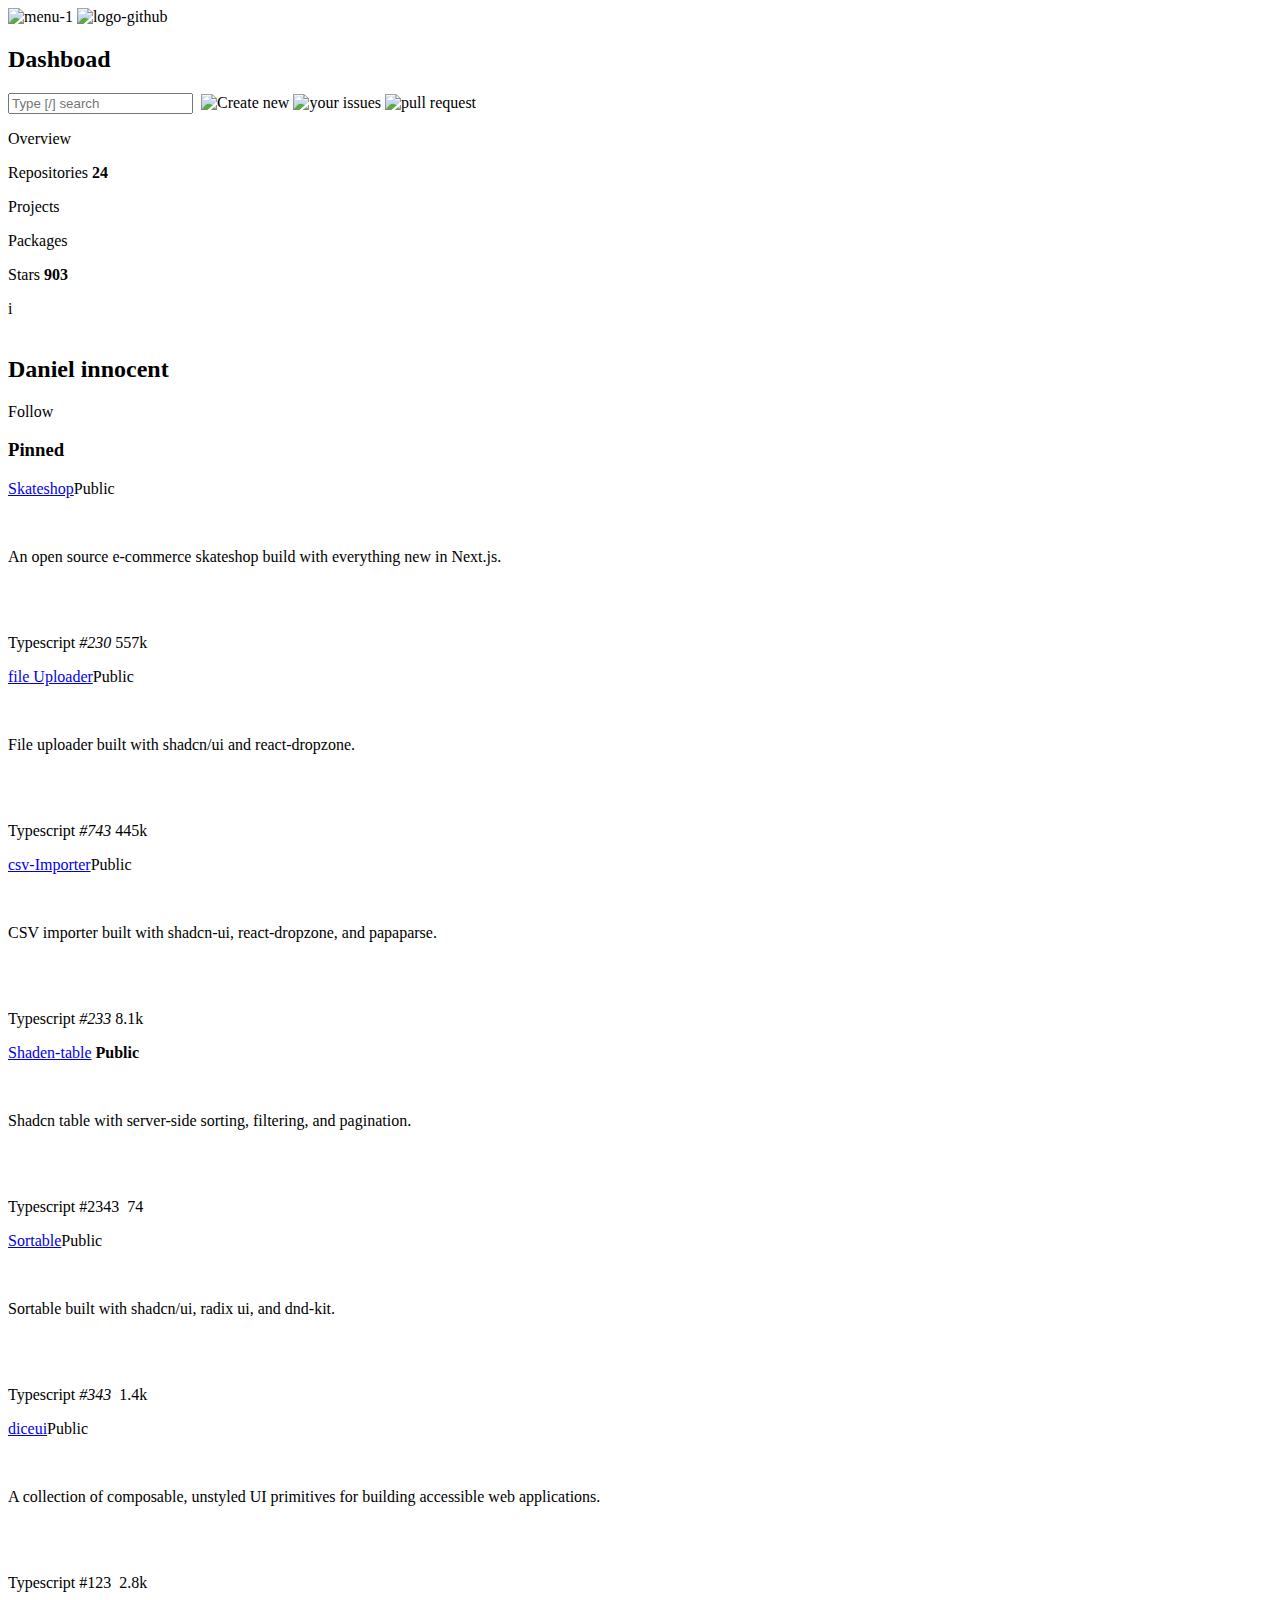
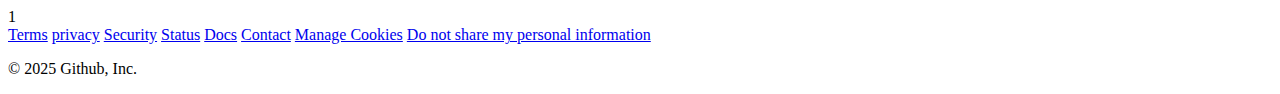
==== portfoliopage.html @ 9e61df6a "Add files via upload" ====
<!DOCTYPE html>
<html lang="en">
<head>
    <meta charset="UTF-8">
    <meta name="viewport" content="width=device-width, initial-scale=1.0">
    <title>github_clone</title>
    <link rel="stylesheet" href="css/portfolio.css">
</head>
<body title="the body">
    <div title="container" id="container">
        <header id="heading">
            
            <div title="nav-bar"  class="nav-bar">
                <img src="../Github.com/images/menu-1-svgrepo-com.svg" width="50px" alt="menu-1">
                 <img src="../Github.com/images/logo-github-svgrepo-com.svg" width="50px" alt="logo-github">
                 <h2>Dashboad</h2>
             </div>
             <div class="nav-bar">
                <input type="text" placeholder="Type [/] search">
                <img src="../Github.com/images/githubA.png" width="60px" alt="">
                
                <img src="../Github.com/images/githubcreatenew.png" width="60px"  alt="Create new">
                <img src="../Github.com/images/githubYou-issues.png" width="40px" alt="your issues">
                <img src="../Github.com/images/github-pullrequest.png" width="40px" alt="pull request">
                <img src="../Github.com/images/github-notifications.png" width="40px" alt="">
                <img src="../Github.com/images/pc.image.jpg" width="50px" alt="">
             </div>
        </header>
        <nav id="overview">
                <p class="nav"><img src="../Github.com/images/github-notifications.png" width="30px" alt="">Overview</p>
                <p class="nav"><img src="../Github.com/images/github-notifications.png" width="30px" alt="">Repositories <b>24</b></p>
                <p class="nav"><img src="../Github.com/images/github-notifications.png" width="30px" alt="">Projects</p>
                <p class="nav"><img src="../Github.com/images/github-notifications.png" width="30px" alt="">Packages</p>
                <p class="nav"><img src="../Github.com/images/github-notifications.png" width="30px" alt="">Stars   <b>903</b></p>
         </nav>
        <div id="body">
            <aside id="aside">
                <div class="profile-picture">i</div><br>
                <h2>Daniel innocent</h2>
                <div class="follow">Follow</div>
            </aside>
            <main id="main-content">
                 <h3>Pinned</h3>
                  <div class="contents">
                        <section class="content">
                            <p  class="Public"><img src="./images/github-notifications.png" width="20px" alt=""><a href="./index.html">Skateshop</a>Public</p><br>
                            <p>An open source e-commerce skateshop build with everything new in Next.js.</p><br><br>
                            <p>Typescript          <i>#230</i>           <img src="./images/github-pullrequest.png" width="20px" alt="">557k
                        </section>
                   
                        <section class="content">
                            <p  class="Public"><img src="./images/github-notifications.png" width="20px" alt=""><a href="./index.html">file Uploader</a>Public</p><br>
                            <p>File uploader built with shadcn/ui and react-dropzone.</p><br><br>
                            <p>Typescript         <i> #743</i>          <img src="./images/github-pullrequest.png" width="20px" alt="">445k</p>
                        </section>

                       <section class="content">
                            <p class="public"><img src="./images/github-notifications.png" width="20px" alt=""><a href="./index.html">csv-Importer</a>Public</p><br>
                            <p>CSV importer built with shadcn-ui, react-dropzone, and papaparse.</p><br><br>
                            <p>Typescript         <i> #233</i>          <img src="./images/github-pullrequest.png" width="20px" alt="">8.1k</p>
                      </section>
                </div>
                <div class="contents">
                    <section class="content">
                        <p  class="public"><img src="./images/github-notifications.png" width="20px" alt=""><a href="./index.html">Shaden-table</a> <b  class="Public">Public</b></p><br>
                        <p>Shadcn table with server-side sorting, filtering, and pagination.</p><br><br>
                        <p>Typescript         #2343           <img src="./images/github-pullrequest.png" width="20px" alt=""> 74</p>
                    </section>
                    <section class="content">
                        <p  class="public"><img src="./images/github-notifications.png" width="20px" alt=""><a href="./index.html">Sortable</a>Public</p><br>
                        <p>Sortable built with shadcn/ui, radix ui, and dnd-kit.</p><br><br>
                        <p>Typescript         <i> #343</i>          <img src="./images/github-pullrequest.png" width="20px" alt=""> 1.4k</p>
                    </section>
                    <section class="content">
                        <p  class="public"><img src="./images/github-notifications.png" width="20px" alt=""><a href="./index.html">diceui</a>Public</p><br>
                        <p>A collection of composable, unstyled UI primitives for building accessible web applications.</p><br><br>
                        <p>Typescript         #123           <img src="./images/github-pullrequest.png" width="20px" alt=""> 2.8k</p>
                    </section>
                </div>

               
            </main> 
          
        </div>
            <div id="feeds">
                    <section class="feeds-articles">
                        <div>1</div>
                    </section>
            </div>
        <footer>
           
                <div class="terms-privacy">
                    <a href="./index.html">Terms</a>
                    <a href="./index.html">privacy</a>
                    <a href="./index.html">Security</a>
                    <a href="./index.html">Status</a>
                    <a href="./index.html">Docs</a>
                    <a href="./index.html">Contact</a>
                    <a href="./index.html">Manage Cookies</a>
                    
                <a href="./index.html">Do not share my personal information</a>
                 </div> 
                    <p>&copy; 2025 Github, Inc.</p>
        </footer>

    </div>
</body>
</html>
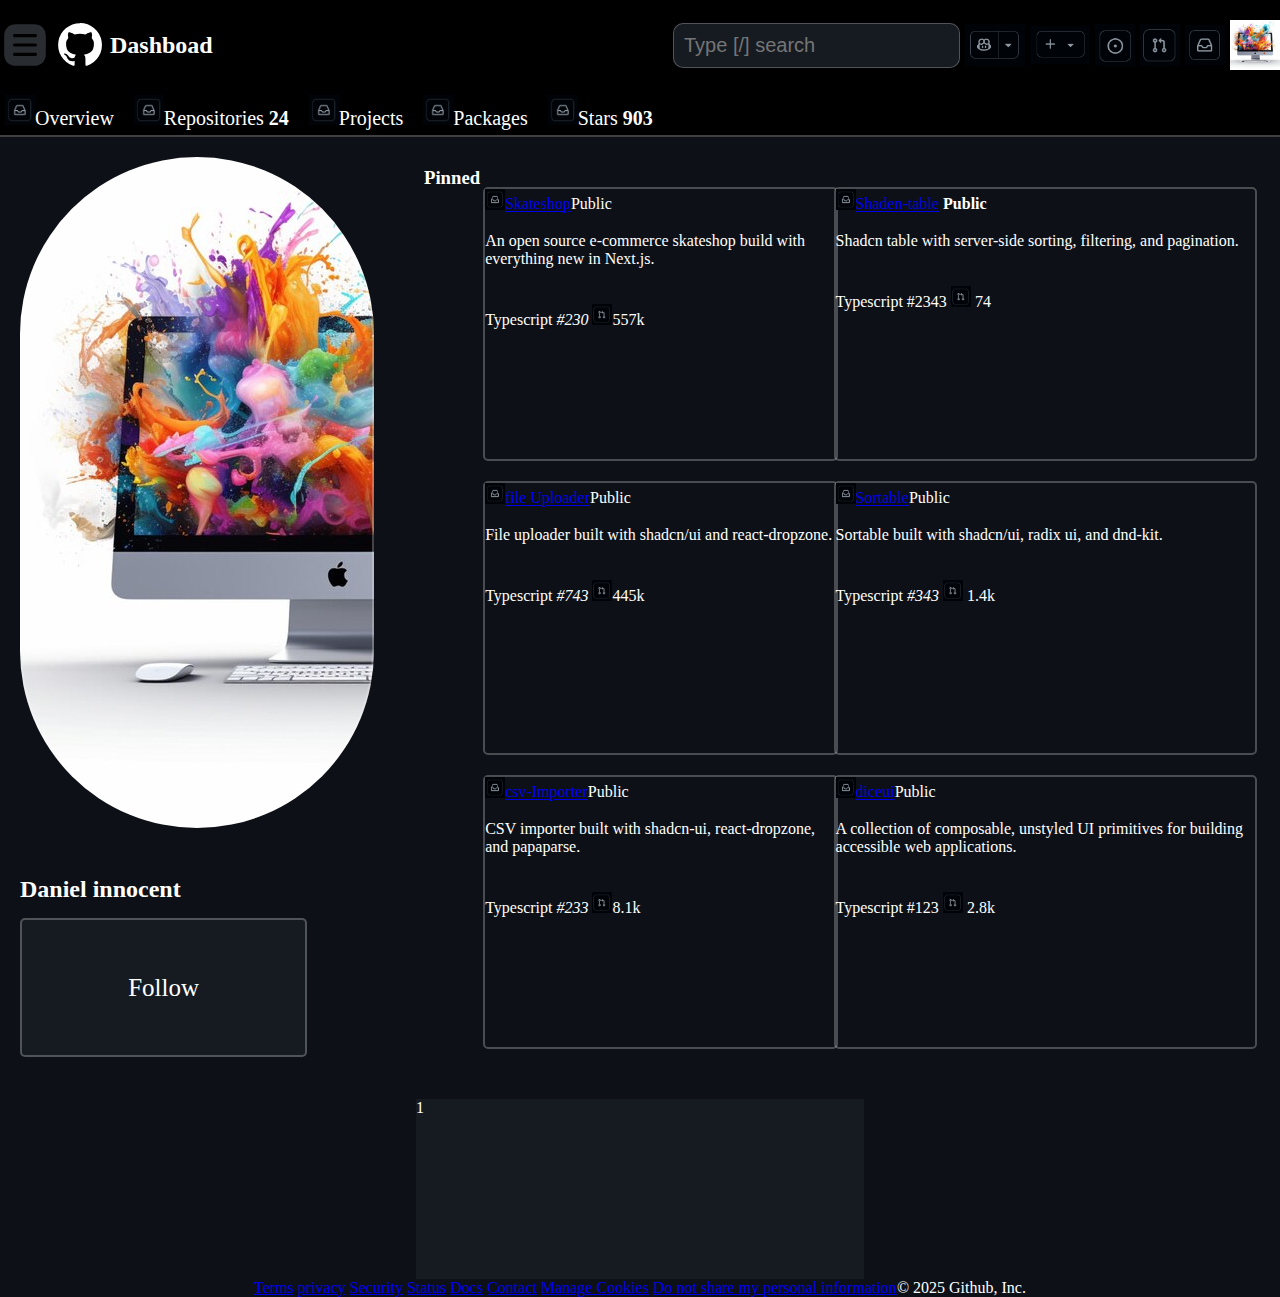
==== commit 1d5069d0: "Add files via upload" ====
--- a/portfoliopage.html
+++ b/portfoliopage.html
@@ -11,27 +11,27 @@
         <header id="heading">
             
             <div title="nav-bar"  class="nav-bar">
-                <img src="../Github.com/images/menu-1-svgrepo-com.svg" width="50px" alt="menu-1">
-                 <img src="../Github.com/images/logo-github-svgrepo-com.svg" width="50px" alt="logo-github">
+                <img src="./images/menu-1-svgrepo-com.svg" width="50px" alt="menu-1">
+                 <img src="./images/logo-github-svgrepo-com.svg" width="50px" alt="logo-github">
                  <h2>Dashboad</h2>
              </div>
              <div class="nav-bar">
                 <input type="text" placeholder="Type [/] search">
-                <img src="../Github.com/images/githubA.png" width="60px" alt="">
+                <img src="./images/githubA.png" width="60px" alt="">
                 
-                <img src="../Github.com/images/githubcreatenew.png" width="60px"  alt="Create new">
-                <img src="../Github.com/images/githubYou-issues.png" width="40px" alt="your issues">
-                <img src="../Github.com/images/github-pullrequest.png" width="40px" alt="pull request">
-                <img src="../Github.com/images/github-notifications.png" width="40px" alt="">
-                <img src="../Github.com/images/pc.image.jpg" width="50px" alt="">
+                <img src="./images/githubcreatenew.png" width="60px"  alt="Create new">
+                <img src="./images/githubYou-issues.png" width="40px" alt="your issues">
+                <img src="./images/github-pullrequest.png" width="40px" alt="pull request">
+                <img src="./images/github-notifications.png" width="40px" alt="">
+                <img src="./images/pc.image.jpg" width="50px" alt="">
              </div>
         </header>
         <nav id="overview">
-                <p class="nav"><img src="../Github.com/images/github-notifications.png" width="30px" alt="">Overview</p>
-                <p class="nav"><img src="../Github.com/images/github-notifications.png" width="30px" alt="">Repositories <b>24</b></p>
-                <p class="nav"><img src="../Github.com/images/github-notifications.png" width="30px" alt="">Projects</p>
-                <p class="nav"><img src="../Github.com/images/github-notifications.png" width="30px" alt="">Packages</p>
-                <p class="nav"><img src="../Github.com/images/github-notifications.png" width="30px" alt="">Stars   <b>903</b></p>
+                <p class="nav"><img src="./images/github-notifications.png" width="30px" alt="">Overview</p>
+                <p class="nav"><img src="./images/github-notifications.png" width="30px" alt="">Repositories <b>24</b></p>
+                <p class="nav"><img src="./images/github-notifications.png" width="30px" alt="">Projects</p>
+                <p class="nav"><img src="./images/github-notifications.png" width="30px" alt="">Packages</p>
+                <p class="nav"><img src="./images/github-notifications.png" width="30px" alt="">Stars   <b>903</b></p>
          </nav>
         <div id="body">
             <aside id="aside">
--- a/css/portfolio.css
+++ b/css/portfolio.css
@@ -0,0 +1,141 @@
+h1, h2, h3, p, body, div, header, footer{
+    margin: 0;
+}
+
+
+#container{
+    width: 100%;
+    /* height: 100vh; */
+    background-color: #0d1117;
+    color: #ffff;
+
+ }
+ 
+ #heading{
+    display: flex;
+       flex-direction: row;
+       justify-content: space-between;
+       gap: 15px;
+       background-color: #000;
+       height: 10vh;
+      
+    
+ }
+ #heading .nav-bar{
+    display: flex;
+    align-items: center;
+    gap: 5px;
+ }
+
+ #container #overview{
+    display: flex;
+    flex-direction: row;
+    align-items: center;
+    background-color: #000;
+    gap: 20px;
+    font-size: 20px;
+    padding: 5px;
+    
+    border-bottom: 2px solid rgba(255, 255, 255, 0.25);
+ }
+
+ #body{
+    display: flex;
+    flex-direction: row;
+    width: 100%;
+    background-color: #0d1117;
+
+ }
+ input[type="text"] {
+   width: 100%;
+   padding: 10px;
+   border-radius: 10px;
+   background-color: #161b22;
+   font-size: 20px;
+   border: 1px solid rgba(255, 255, 255, 0.25);
+ }
+ #aside{
+    display: flex;
+    flex-direction: column;
+    justify-content: center;
+    gap: 15px;
+
+    padding: 20px;
+    width: 30%;
+    height: 100vh;
+    
+ }
+ #aside .profile-picture{
+    display: flex;
+    flex-direction: column;
+    flex-wrap: wrap;
+    flex-grow: 1;
+    width: 200;
+    
+    border-radius: 2000px;
+    border: 2px solid rgba(255, 255, 255, 0.25);
+    justify-content: center;
+    background-image: url(../images/pc.image.jpg);
+
+ }
+ #aside .follow{
+   display: flex;
+   justify-content: center;
+   align-items: center;
+    background-color: #161b22;
+    border-radius: 5px;
+    font-size: 25px;
+    width: 80%;
+    height: 15%;
+    border: 2px solid rgba(255, 255, 255, 0.25);
+  }
+ #body #main-content{
+    display: flex;
+    width: 70%;
+    padding: 30px;
+ }
+   
+   #main-content .content{
+    
+   border: 2px solid rgba(255, 255, 255, 0.25);
+   width: 100%; 
+   margin: 20px 3px;
+   height: 30vh;
+   border-radius: 5px;
+   gap: 10px;
+ }
+  
+  .content .contents {
+   display: flex;
+    margin: 10px;
+   flex-direction: row; 
+   gap: 10;
+ }  
+ .content .contents .public{
+   display: flex;
+   background-color: #212429;
+   border: 2px solid gray;
+   border-radius: 15px;
+ }
+ #feeds{
+   display: flex;
+   justify-content: center;
+    background-color: #0d1117;
+   gap: 10px;
+ }
+ #feeds .feeds-articles{
+   display: flex;
+   width: 35%;
+   height: 20vh;
+
+   background-color: #161b22;
+ }
+ footer{
+    display: flex;
+    justify-content: center;
+ }
+ 
+
+    
+
+ 